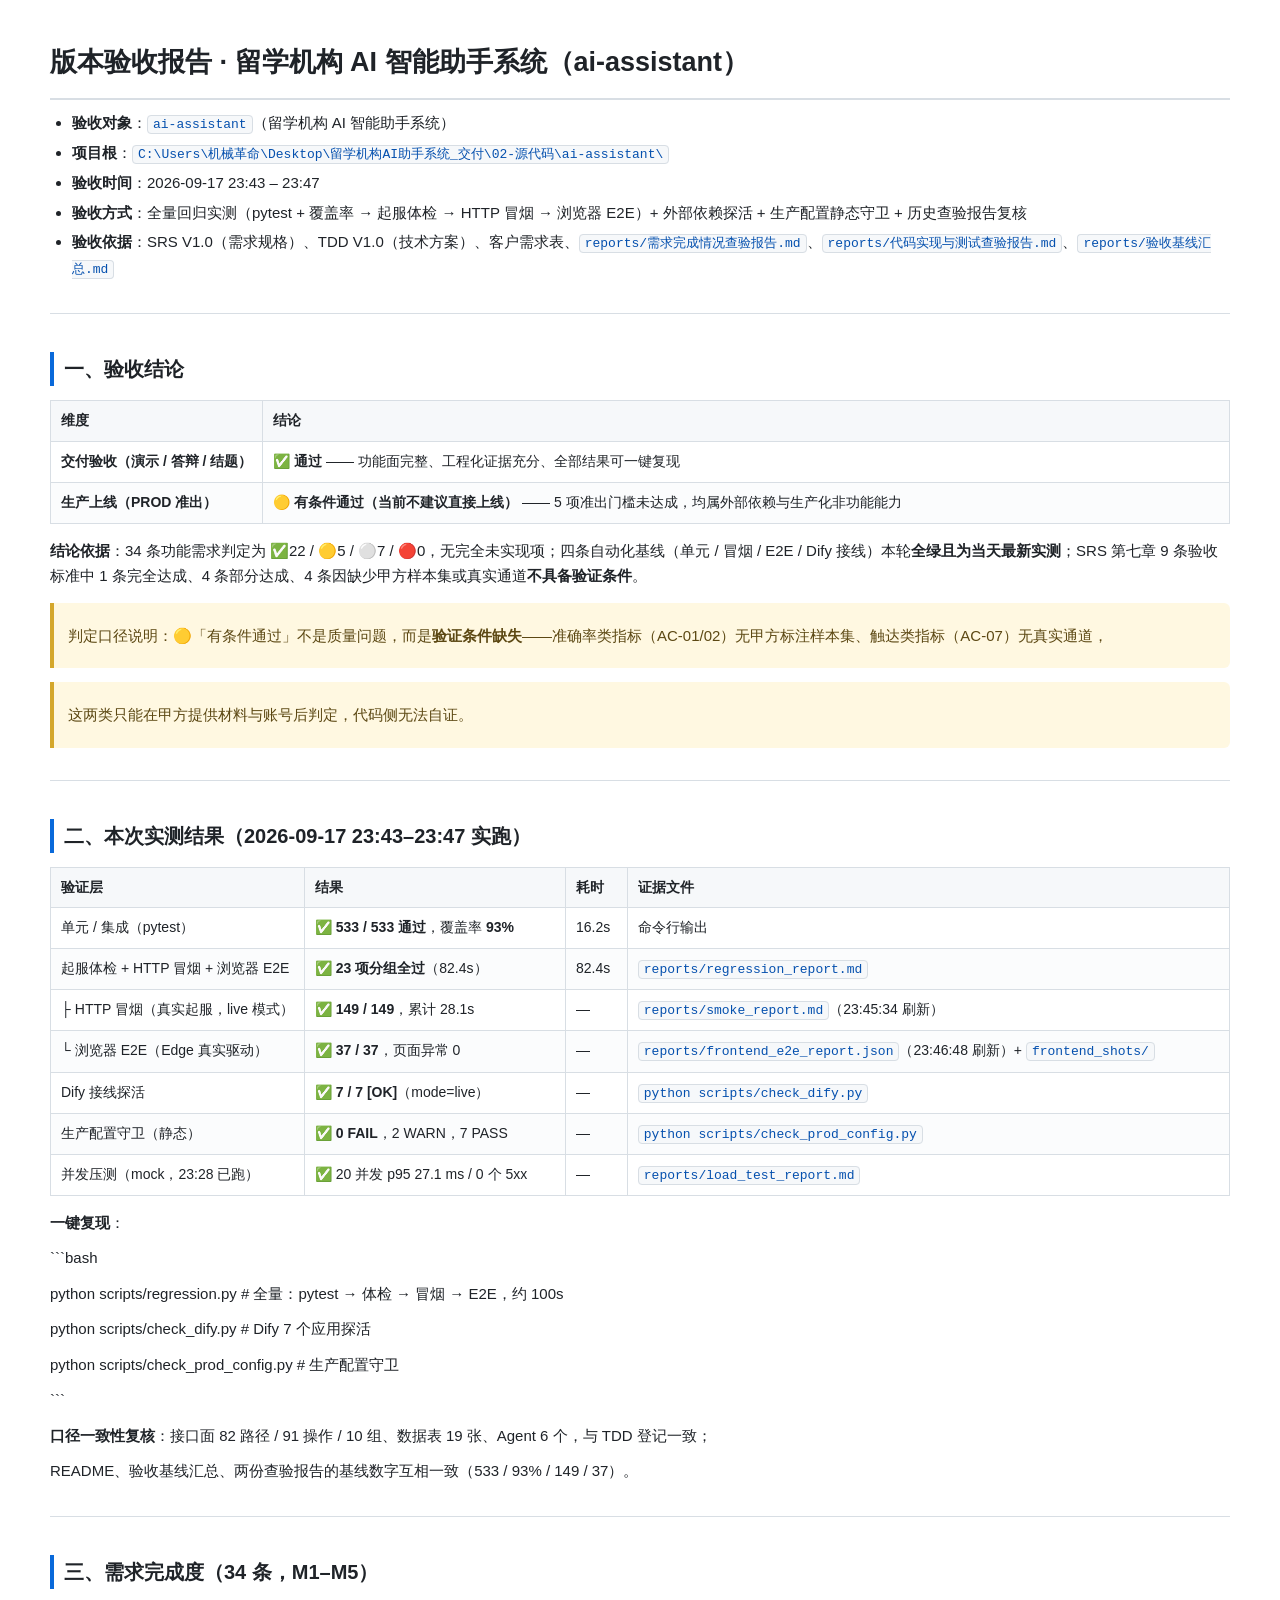
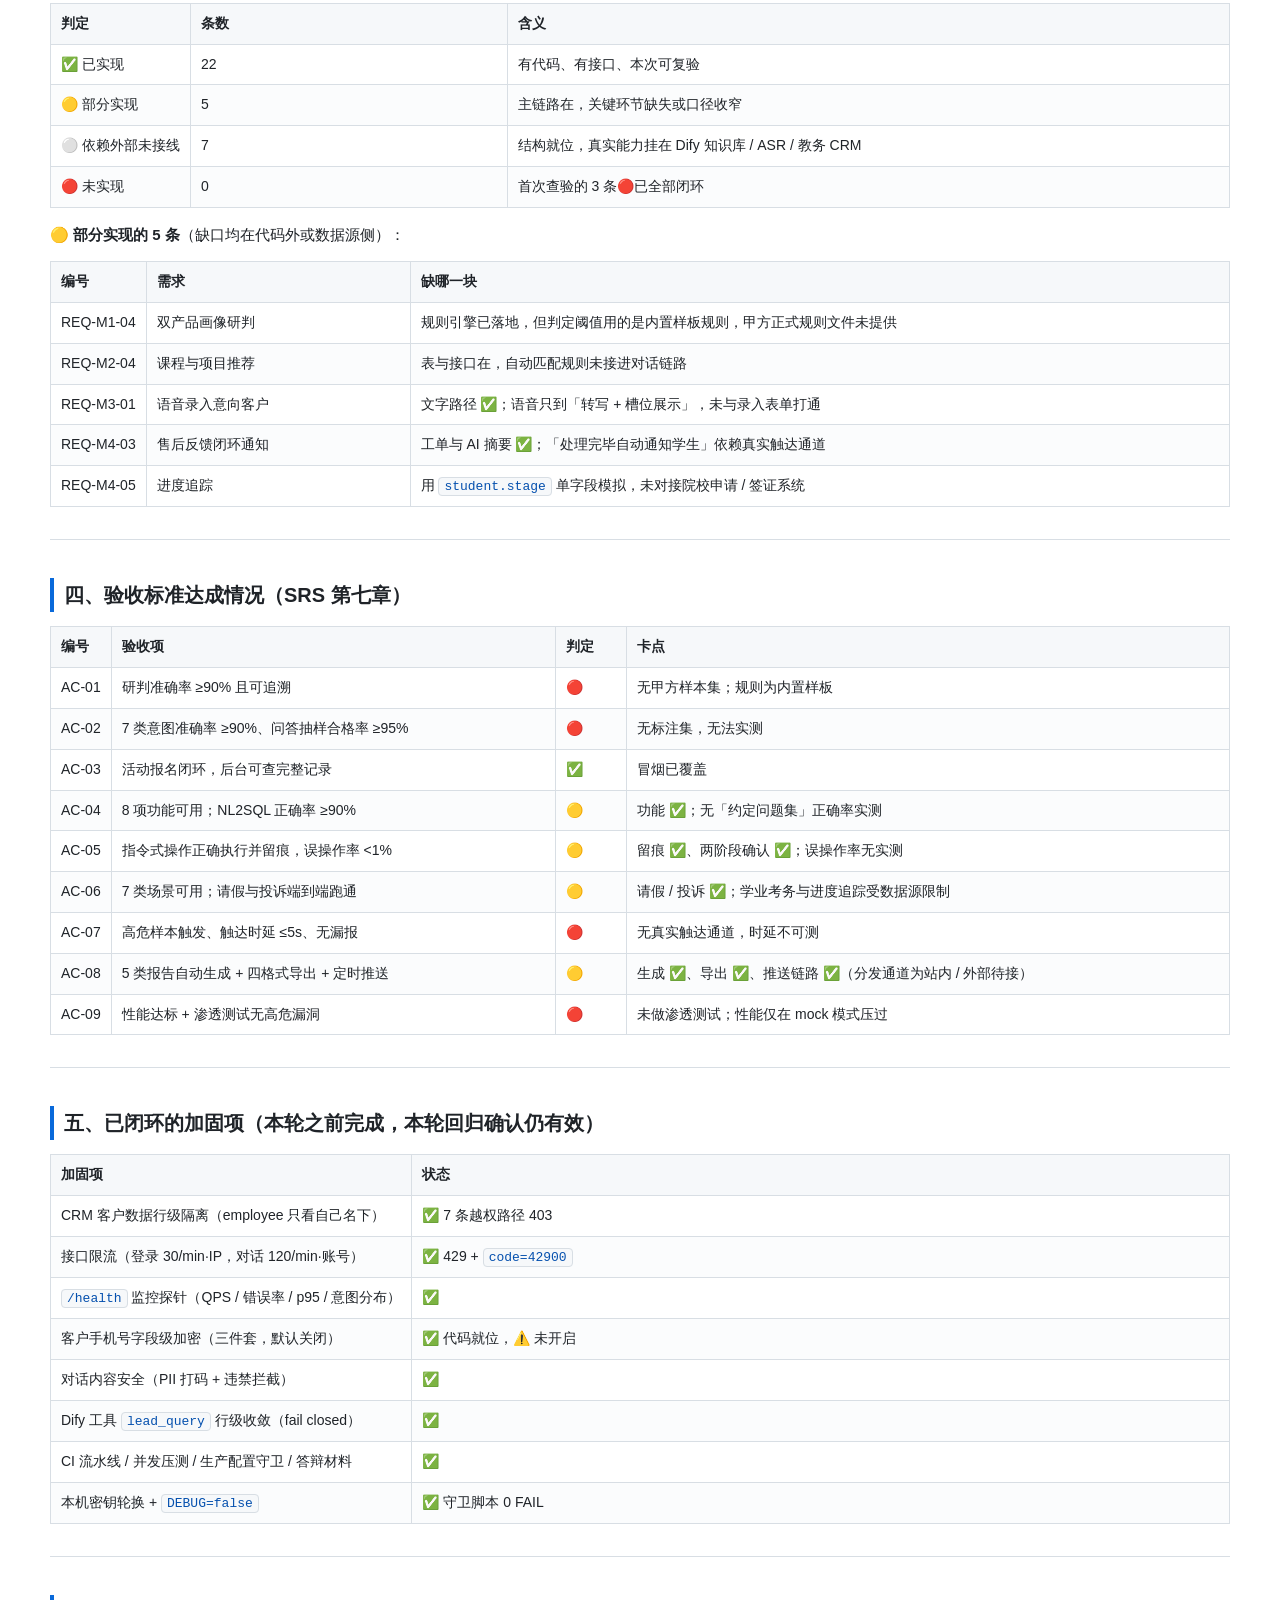
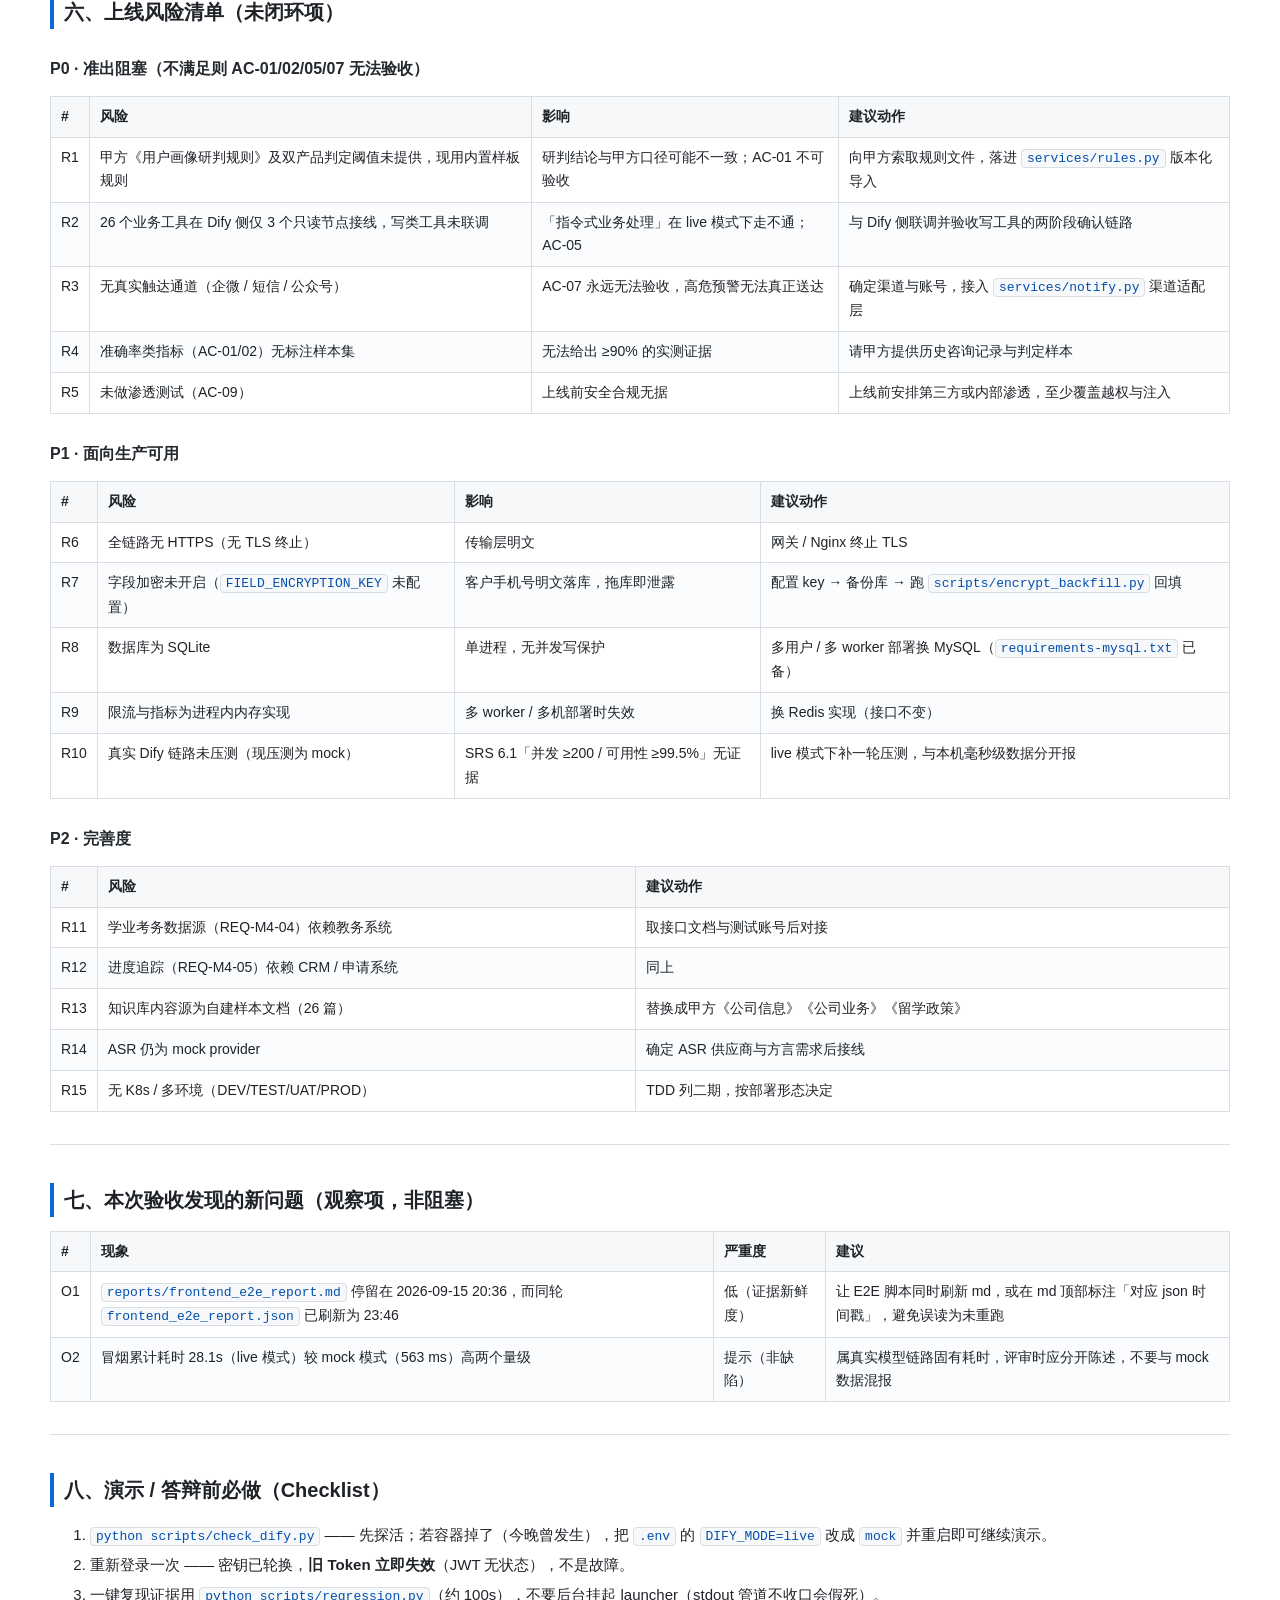
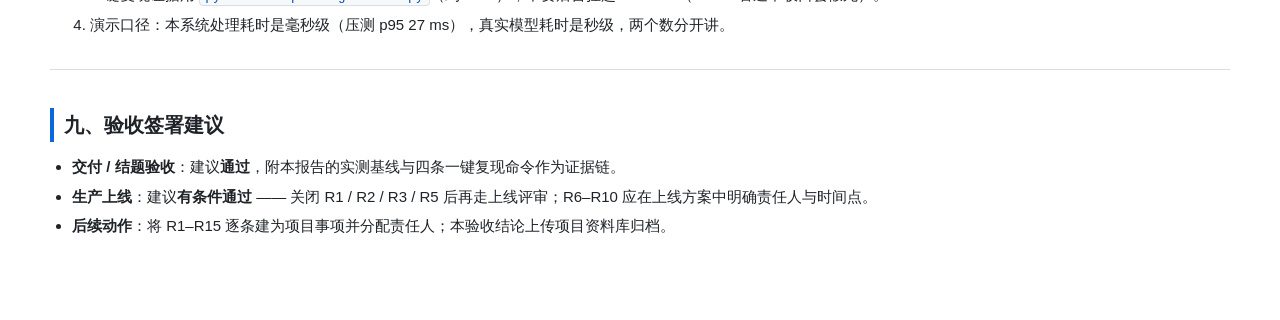
==== 02-源代码/ai-assistant/reports/版本验收报告.html @ c5fd1739 "docs(report): 新增版本验收报告——交付验收通过 / 生产上线有条件通过（R1-R15 风险清单） 实测基线：pytest 533/533(93%) + 体检/冒烟/E2E 23 项 + " ====
<!DOCTYPE html>
<html lang="zh-CN">
<head>
<meta charset="utf-8">
<meta name="viewport" content="width=device-width,initial-scale=1">
<title>版本验收报告 · 留学机构 AI 智能助手系统（ai-assistant）</title>
<style>
:root{
  --bg:#ffffff; --fg:#1f2328; --muted:#59636e; --line:#d8dee4;
  --head:#f6f8fa; --accent:#0969da; --warn:#9a6700; --bad:#cf222e; --ok:#1a7f37;
}
*{box-sizing:border-box}
body{
  margin:0; padding:40px 24px 80px; background:var(--bg); color:var(--fg);
  font:15px/1.7 -apple-system,"Segoe UI","Microsoft YaHei",sans-serif;
}
main{max-width:1180px;margin:0 auto}
h1{font-size:27px;margin:0 0 6px;padding-bottom:12px;border-bottom:2px solid var(--line)}
h2{font-size:20px;margin:38px 0 12px;padding-left:10px;border-left:4px solid var(--accent)}
h3{font-size:16px;margin:26px 0 10px;color:#24292f}
h4{font-size:15px;margin:20px 0 8px}
p{margin:10px 0}
ul{margin:10px 0;padding-left:22px}
li{margin:4px 0}
hr{border:0;border-top:1px solid var(--line);margin:32px 0}
blockquote{
  margin:14px 0;padding:10px 14px;background:#fff8e1;border-left:4px solid #d4a72c;
  color:#5c4813;border-radius:0 6px 6px 0;
}
code{
  background:var(--head);border:1px solid var(--line);border-radius:4px;
  padding:1px 5px;font-family:"Cascadia Mono",Consolas,monospace;font-size:13px;
  color:#0550ae;overflow-wrap:break-word;word-break:normal;
}
table{
  width:100%;border-collapse:collapse;margin:14px 0;font-size:14px;
  table-layout:auto;
}
th,td{border:1px solid var(--line);padding:8px 10px;text-align:left;vertical-align:top}
th{background:var(--head);font-weight:600;white-space:nowrap}
tbody tr:nth-child(even){background:#fbfcfd}
td:first-child{white-space:nowrap;width:1%}
td:nth-child(2){min-width:160px}
strong{font-weight:600}
</style>
</head>
<body>
<main>
<h1>版本验收报告 · 留学机构 AI 智能助手系统（ai-assistant）</h1>
<ul><li><strong>验收对象</strong>：<code>ai-assistant</code>（留学机构 AI 智能助手系统）</li><li><strong>项目根</strong>：<code>C:\Users\机械革命\Desktop\留学机构AI助手系统_交付\02-源代码\ai-assistant\</code></li><li><strong>验收时间</strong>：2026-09-17 23:43 – 23:47</li><li><strong>验收方式</strong>：全量回归实测（pytest + 覆盖率 → 起服体检 → HTTP 冒烟 → 浏览器 E2E）+ 外部依赖探活 + 生产配置静态守卫 + 历史查验报告复核</li><li><strong>验收依据</strong>：SRS V1.0（需求规格）、TDD V1.0（技术方案）、客户需求表、<code>reports/需求完成情况查验报告.md</code>、<code>reports/代码实现与测试查验报告.md</code>、<code>reports/验收基线汇总.md</code></li></ul>
<hr>
<h2>一、验收结论</h2>
<table>
<thead><tr><th>维度</th><th>结论</th></tr></thead>
<tbody>
<tr><td><strong>交付验收（演示 / 答辩 / 结题）</strong></td><td>✅ <strong>通过</strong> —— 功能面完整、工程化证据充分、全部结果可一键复现</td></tr>
<tr><td><strong>生产上线（PROD 准出）</strong></td><td>🟡 <strong>有条件通过（当前不建议直接上线）</strong> —— 5 项准出门槛未达成，均属外部依赖与生产化非功能能力</td></tr>
</tbody></table>
<p><strong>结论依据</strong>：34 条功能需求判定为 ✅22 / 🟡5 / ⚪7 / 🔴0，无完全未实现项；四条自动化基线（单元 / 冒烟 / E2E / Dify 接线）本轮<strong>全绿且为当天最新实测</strong>；SRS 第七章 9 条验收标准中 1 条完全达成、4 条部分达成、4 条因缺少甲方样本集或真实通道<strong>不具备验证条件</strong>。</p>
<blockquote><p>判定口径说明：🟡「有条件通过」不是质量问题，而是<strong>验证条件缺失</strong>——准确率类指标（AC-01/02）无甲方标注样本集、触达类指标（AC-07）无真实通道，</p></blockquote>
<blockquote><p>这两类只能在甲方提供材料与账号后判定，代码侧无法自证。</p></blockquote>
<hr>
<h2>二、本次实测结果（2026-09-17 23:43–23:47 实跑）</h2>
<table>
<thead><tr><th>验证层</th><th>结果</th><th>耗时</th><th>证据文件</th></tr></thead>
<tbody>
<tr><td>单元 / 集成（pytest）</td><td>✅ <strong>533 / 533 通过</strong>，覆盖率 <strong>93%</strong></td><td>16.2s</td><td>命令行输出</td></tr>
<tr><td>起服体检 + HTTP 冒烟 + 浏览器 E2E</td><td>✅ <strong>23 项分组全过</strong>（82.4s）</td><td>82.4s</td><td><code>reports/regression_report.md</code></td></tr>
<tr><td>├ HTTP 冒烟（真实起服，live 模式）</td><td>✅ <strong>149 / 149</strong>，累计 28.1s</td><td>—</td><td><code>reports/smoke_report.md</code>（23:45:34 刷新）</td></tr>
<tr><td>└ 浏览器 E2E（Edge 真实驱动）</td><td>✅ <strong>37 / 37</strong>，页面异常 0</td><td>—</td><td><code>reports/frontend_e2e_report.json</code>（23:46:48 刷新）+ <code>frontend_shots/</code></td></tr>
<tr><td>Dify 接线探活</td><td>✅ <strong>7 / 7 [OK]</strong>（mode=live）</td><td>—</td><td><code>python scripts/check_dify.py</code></td></tr>
<tr><td>生产配置守卫（静态）</td><td>✅ <strong>0 FAIL</strong>，2 WARN，7 PASS</td><td>—</td><td><code>python scripts/check_prod_config.py</code></td></tr>
<tr><td>并发压测（mock，23:28 已跑）</td><td>✅ 20 并发 p95 27.1 ms / 0 个 5xx</td><td>—</td><td><code>reports/load_test_report.md</code></td></tr>
</tbody></table>
<p><strong>一键复现</strong>：</p>
<p>```bash</p>
<p>python scripts/regression.py          # 全量：pytest → 体检 → 冒烟 → E2E，约 100s</p>
<p>python scripts/check_dify.py          # Dify 7 个应用探活</p>
<p>python scripts/check_prod_config.py   # 生产配置守卫</p>
<p>```</p>
<p><strong>口径一致性复核</strong>：接口面 82 路径 / 91 操作 / 10 组、数据表 19 张、Agent 6 个，与 TDD 登记一致；</p>
<p>README、验收基线汇总、两份查验报告的基线数字互相一致（533 / 93% / 149 / 37）。</p>
<hr>
<h2>三、需求完成度（34 条，M1–M5）</h2>
<table>
<thead><tr><th>判定</th><th>条数</th><th>含义</th></tr></thead>
<tbody>
<tr><td>✅ 已实现</td><td>22</td><td>有代码、有接口、本次可复验</td></tr>
<tr><td>🟡 部分实现</td><td>5</td><td>主链路在，关键环节缺失或口径收窄</td></tr>
<tr><td>⚪ 依赖外部未接线</td><td>7</td><td>结构就位，真实能力挂在 Dify 知识库 / ASR / 教务 CRM</td></tr>
<tr><td>🔴 未实现</td><td>0</td><td>首次查验的 3 条🔴已全部闭环</td></tr>
</tbody></table>
<p><strong>🟡 部分实现的 5 条</strong>（缺口均在代码外或数据源侧）：</p>
<table>
<thead><tr><th>编号</th><th>需求</th><th>缺哪一块</th></tr></thead>
<tbody>
<tr><td>REQ-M1-04</td><td>双产品画像研判</td><td>规则引擎已落地，但判定阈值用的是内置样板规则，甲方正式规则文件未提供</td></tr>
<tr><td>REQ-M2-04</td><td>课程与项目推荐</td><td>表与接口在，自动匹配规则未接进对话链路</td></tr>
<tr><td>REQ-M3-01</td><td>语音录入意向客户</td><td>文字路径 ✅；语音只到「转写 + 槽位展示」，未与录入表单打通</td></tr>
<tr><td>REQ-M4-03</td><td>售后反馈闭环通知</td><td>工单与 AI 摘要 ✅；「处理完毕自动通知学生」依赖真实触达通道</td></tr>
<tr><td>REQ-M4-05</td><td>进度追踪</td><td>用 <code>student.stage</code> 单字段模拟，未对接院校申请 / 签证系统</td></tr>
</tbody></table>
<hr>
<h2>四、验收标准达成情况（SRS 第七章）</h2>
<table>
<thead><tr><th>编号</th><th>验收项</th><th>判定</th><th>卡点</th></tr></thead>
<tbody>
<tr><td>AC-01</td><td>研判准确率 ≥90% 且可追溯</td><td>🔴</td><td>无甲方样本集；规则为内置样板</td></tr>
<tr><td>AC-02</td><td>7 类意图准确率 ≥90%、问答抽样合格率 ≥95%</td><td>🔴</td><td>无标注集，无法实测</td></tr>
<tr><td>AC-03</td><td>活动报名闭环，后台可查完整记录</td><td>✅</td><td>冒烟已覆盖</td></tr>
<tr><td>AC-04</td><td>8 项功能可用；NL2SQL 正确率 ≥90%</td><td>🟡</td><td>功能 ✅；无「约定问题集」正确率实测</td></tr>
<tr><td>AC-05</td><td>指令式操作正确执行并留痕，误操作率 &lt;1%</td><td>🟡</td><td>留痕 ✅、两阶段确认 ✅；误操作率无实测</td></tr>
<tr><td>AC-06</td><td>7 类场景可用；请假与投诉端到端跑通</td><td>🟡</td><td>请假 / 投诉 ✅；学业考务与进度追踪受数据源限制</td></tr>
<tr><td>AC-07</td><td>高危样本触发、触达时延 ≤5s、无漏报</td><td>🔴</td><td>无真实触达通道，时延不可测</td></tr>
<tr><td>AC-08</td><td>5 类报告自动生成 + 四格式导出 + 定时推送</td><td>🟡</td><td>生成 ✅、导出 ✅、推送链路 ✅（分发通道为站内 / 外部待接）</td></tr>
<tr><td>AC-09</td><td>性能达标 + 渗透测试无高危漏洞</td><td>🔴</td><td>未做渗透测试；性能仅在 mock 模式压过</td></tr>
</tbody></table>
<hr>
<h2>五、已闭环的加固项（本轮之前完成，本轮回归确认仍有效）</h2>
<table>
<thead><tr><th>加固项</th><th>状态</th></tr></thead>
<tbody>
<tr><td>CRM 客户数据行级隔离（employee 只看自己名下）</td><td>✅ 7 条越权路径 403</td></tr>
<tr><td>接口限流（登录 30/min·IP，对话 120/min·账号）</td><td>✅ 429 + <code>code=42900</code></td></tr>
<tr><td><code>/health</code> 监控探针（QPS / 错误率 / p95 / 意图分布）</td><td>✅</td></tr>
<tr><td>客户手机号字段级加密（三件套，默认关闭）</td><td>✅ 代码就位，⚠️ 未开启</td></tr>
<tr><td>对话内容安全（PII 打码 + 违禁拦截）</td><td>✅</td></tr>
<tr><td>Dify 工具 <code>lead_query</code> 行级收敛（fail closed）</td><td>✅</td></tr>
<tr><td>CI 流水线 / 并发压测 / 生产配置守卫 / 答辩材料</td><td>✅</td></tr>
<tr><td>本机密钥轮换 + <code>DEBUG=false</code></td><td>✅ 守卫脚本 0 FAIL</td></tr>
</tbody></table>
<hr>
<h2>六、上线风险清单（未闭环项）</h2>
<h3>P0 · 准出阻塞（不满足则 AC-01/02/05/07 无法验收）</h3>
<table>
<thead><tr><th>#</th><th>风险</th><th>影响</th><th>建议动作</th></tr></thead>
<tbody>
<tr><td>R1</td><td>甲方《用户画像研判规则》及双产品判定阈值未提供，现用内置样板规则</td><td>研判结论与甲方口径可能不一致；AC-01 不可验收</td><td>向甲方索取规则文件，落进 <code>services/rules.py</code> 版本化导入</td></tr>
<tr><td>R2</td><td>26 个业务工具在 Dify 侧仅 3 个只读节点接线，写类工具未联调</td><td>「指令式业务处理」在 live 模式下走不通；AC-05</td><td>与 Dify 侧联调并验收写工具的两阶段确认链路</td></tr>
<tr><td>R3</td><td>无真实触达通道（企微 / 短信 / 公众号）</td><td>AC-07 永远无法验收，高危预警无法真正送达</td><td>确定渠道与账号，接入 <code>services/notify.py</code> 渠道适配层</td></tr>
<tr><td>R4</td><td>准确率类指标（AC-01/02）无标注样本集</td><td>无法给出 ≥90% 的实测证据</td><td>请甲方提供历史咨询记录与判定样本</td></tr>
<tr><td>R5</td><td>未做渗透测试（AC-09）</td><td>上线前安全合规无据</td><td>上线前安排第三方或内部渗透，至少覆盖越权与注入</td></tr>
</tbody></table>
<h3>P1 · 面向生产可用</h3>
<table>
<thead><tr><th>#</th><th>风险</th><th>影响</th><th>建议动作</th></tr></thead>
<tbody>
<tr><td>R6</td><td>全链路无 HTTPS（无 TLS 终止）</td><td>传输层明文</td><td>网关 / Nginx 终止 TLS</td></tr>
<tr><td>R7</td><td>字段加密未开启（<code>FIELD_ENCRYPTION_KEY</code> 未配置）</td><td>客户手机号明文落库，拖库即泄露</td><td>配置 key → 备份库 → 跑 <code>scripts/encrypt_backfill.py</code> 回填</td></tr>
<tr><td>R8</td><td>数据库为 SQLite</td><td>单进程，无并发写保护</td><td>多用户 / 多 worker 部署换 MySQL（<code>requirements-mysql.txt</code> 已备）</td></tr>
<tr><td>R9</td><td>限流与指标为进程内内存实现</td><td>多 worker / 多机部署时失效</td><td>换 Redis 实现（接口不变）</td></tr>
<tr><td>R10</td><td>真实 Dify 链路未压测（现压测为 mock）</td><td>SRS 6.1「并发 ≥200 / 可用性 ≥99.5%」无证据</td><td>live 模式下补一轮压测，与本机毫秒级数据分开报</td></tr>
</tbody></table>
<h3>P2 · 完善度</h3>
<table>
<thead><tr><th>#</th><th>风险</th><th>建议动作</th></tr></thead>
<tbody>
<tr><td>R11</td><td>学业考务数据源（REQ-M4-04）依赖教务系统</td><td>取接口文档与测试账号后对接</td></tr>
<tr><td>R12</td><td>进度追踪（REQ-M4-05）依赖 CRM / 申请系统</td><td>同上</td></tr>
<tr><td>R13</td><td>知识库内容源为自建样本文档（26 篇）</td><td>替换成甲方《公司信息》《公司业务》《留学政策》</td></tr>
<tr><td>R14</td><td>ASR 仍为 mock provider</td><td>确定 ASR 供应商与方言需求后接线</td></tr>
<tr><td>R15</td><td>无 K8s / 多环境（DEV/TEST/UAT/PROD）</td><td>TDD 列二期，按部署形态决定</td></tr>
</tbody></table>
<hr>
<h2>七、本次验收发现的新问题（观察项，非阻塞）</h2>
<table>
<thead><tr><th>#</th><th>现象</th><th>严重度</th><th>建议</th></tr></thead>
<tbody>
<tr><td>O1</td><td><code>reports/frontend_e2e_report.md</code> 停留在 2026-09-15 20:36，而同轮 <code>frontend_e2e_report.json</code> 已刷新为 23:46</td><td>低（证据新鲜度）</td><td>让 E2E 脚本同时刷新 md，或在 md 顶部标注「对应 json 时间戳」，避免误读为未重跑</td></tr>
<tr><td>O2</td><td>冒烟累计耗时 28.1s（live 模式）较 mock 模式（563 ms）高两个量级</td><td>提示（非缺陷）</td><td>属真实模型链路固有耗时，评审时应分开陈述，不要与 mock 数据混报</td></tr>
</tbody></table>
<hr>
<h2>八、演示 / 答辩前必做（Checklist）</h2>
<ol><li><code>python scripts/check_dify.py</code> —— 先探活；若容器掉了（今晚曾发生），把 <code>.env</code> 的 <code>DIFY_MODE=live</code> 改成 <code>mock</code> 并重启即可继续演示。</li><li>重新登录一次 —— 密钥已轮换，<strong>旧 Token 立即失效</strong>（JWT 无状态），不是故障。</li><li>一键复现证据用 <code>python scripts/regression.py</code>（约 100s），不要后台挂起 launcher（stdout 管道不收口会假死）。</li><li>演示口径：本系统处理耗时是毫秒级（压测 p95 27 ms），真实模型耗时是秒级，两个数分开讲。</li></ol>
<hr>
<h2>九、验收签署建议</h2>
<ul><li><strong>交付 / 结题验收</strong>：建议<strong>通过</strong>，附本报告的实测基线与四条一键复现命令作为证据链。</li><li><strong>生产上线</strong>：建议<strong>有条件通过</strong> —— 关闭 R1 / R2 / R3 / R5 后再走上线评审；R6–R10 应在上线方案中明确责任人与时间点。</li><li><strong>后续动作</strong>：将 R1–R15 逐条建为项目事项并分配责任人；本验收结论上传项目资料库归档。</li></ul>
</main>
</body>
</html>
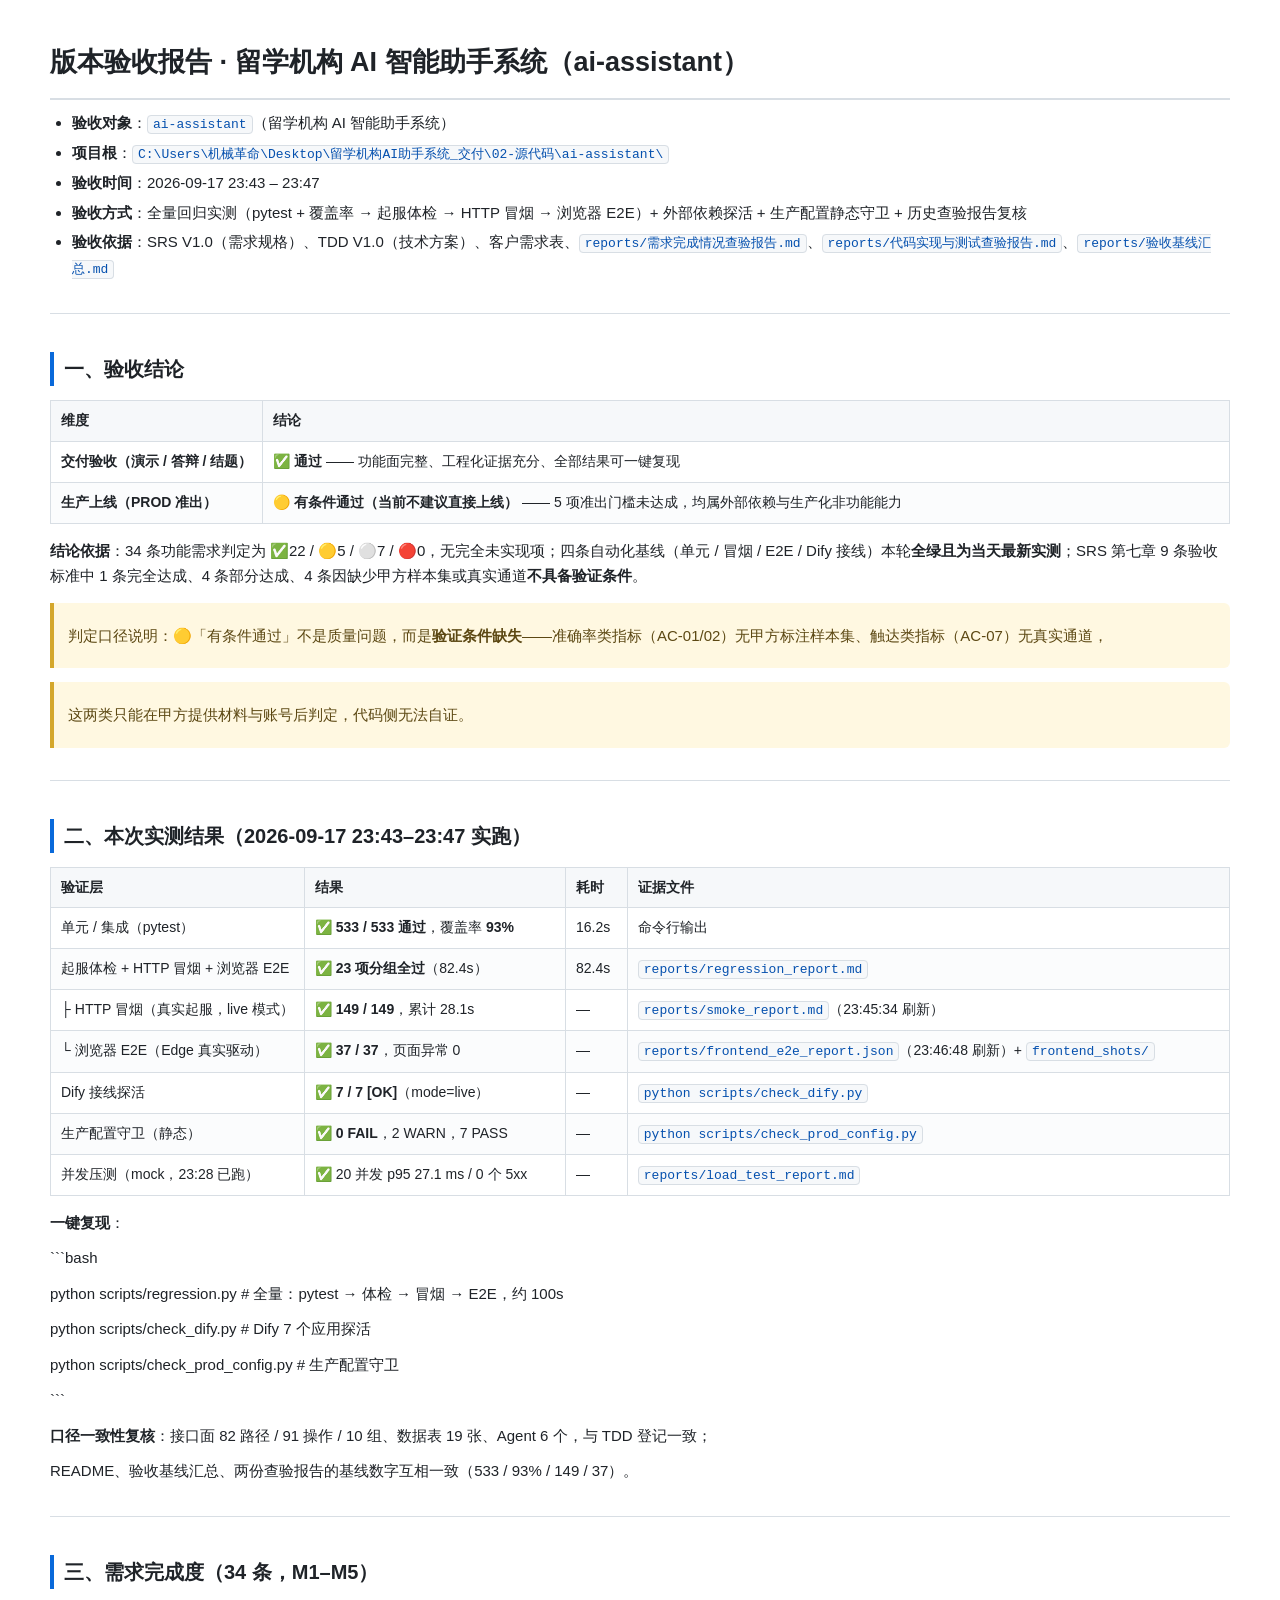
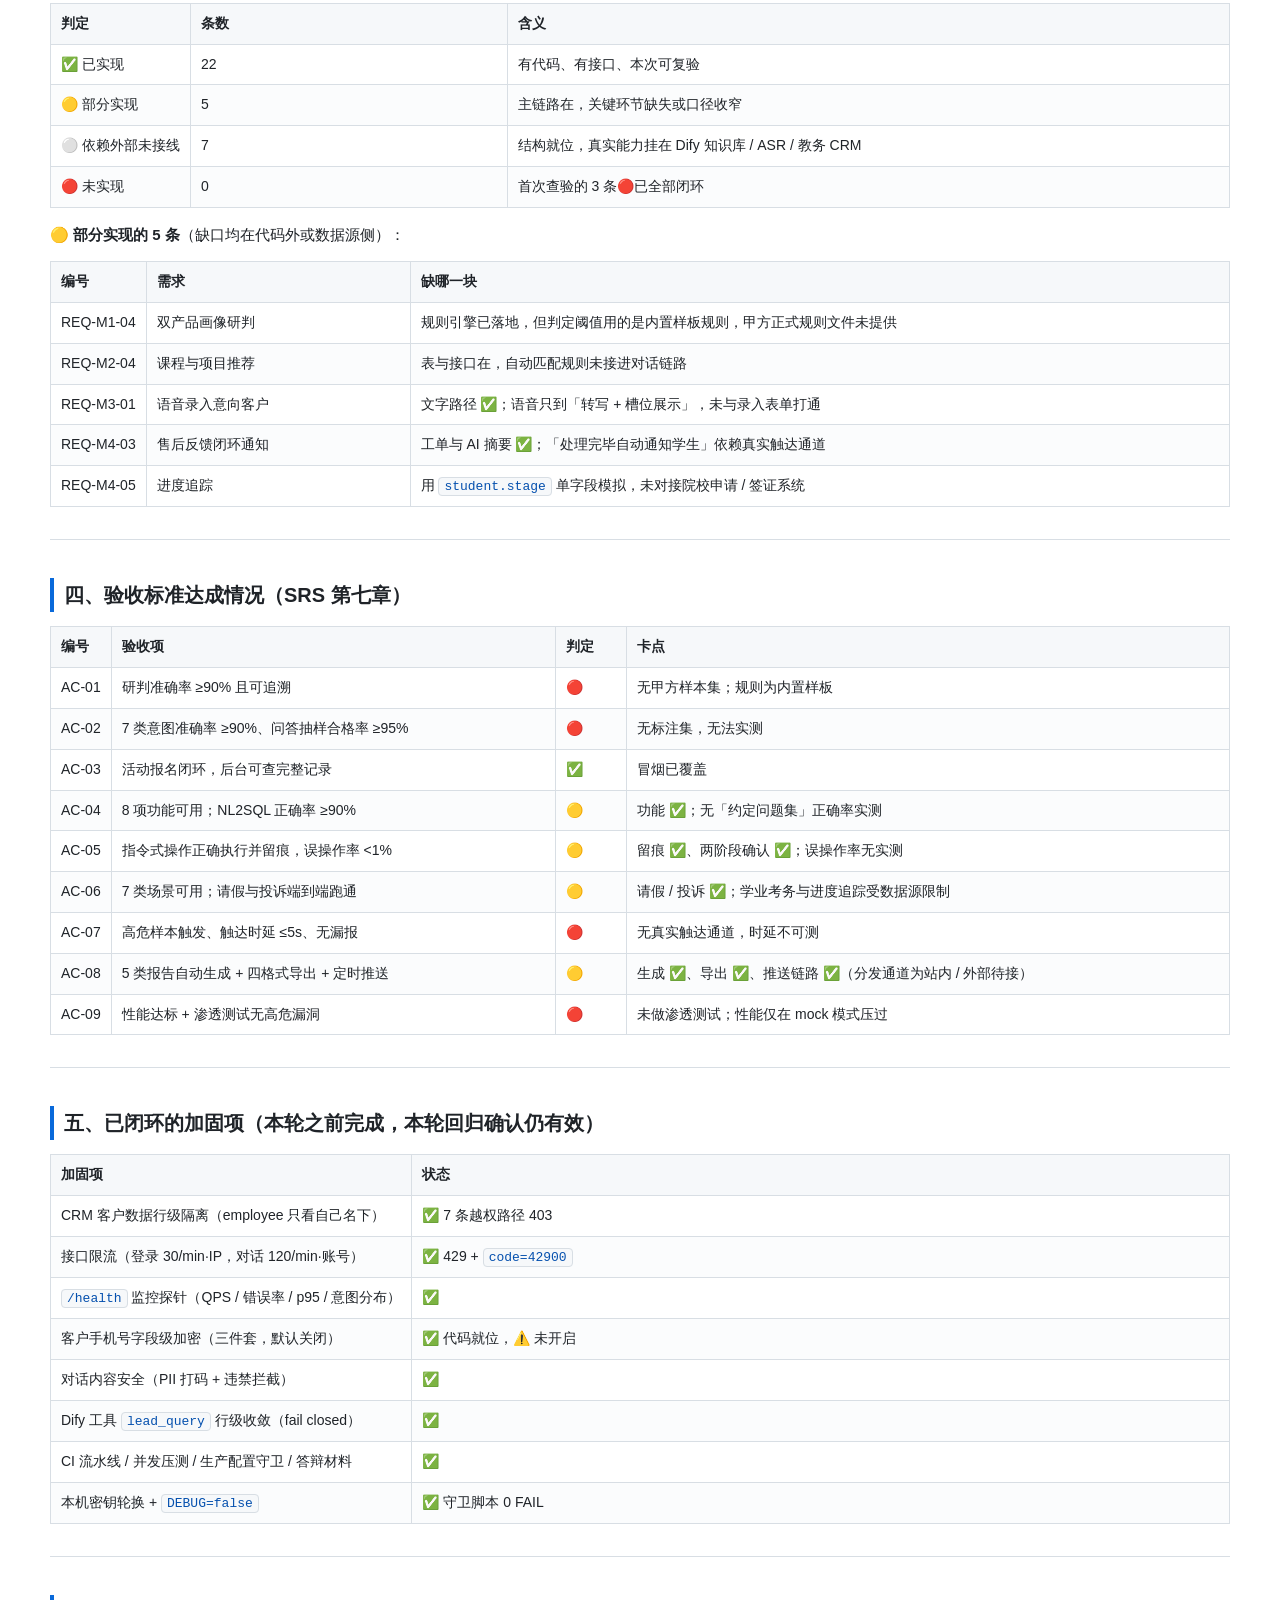
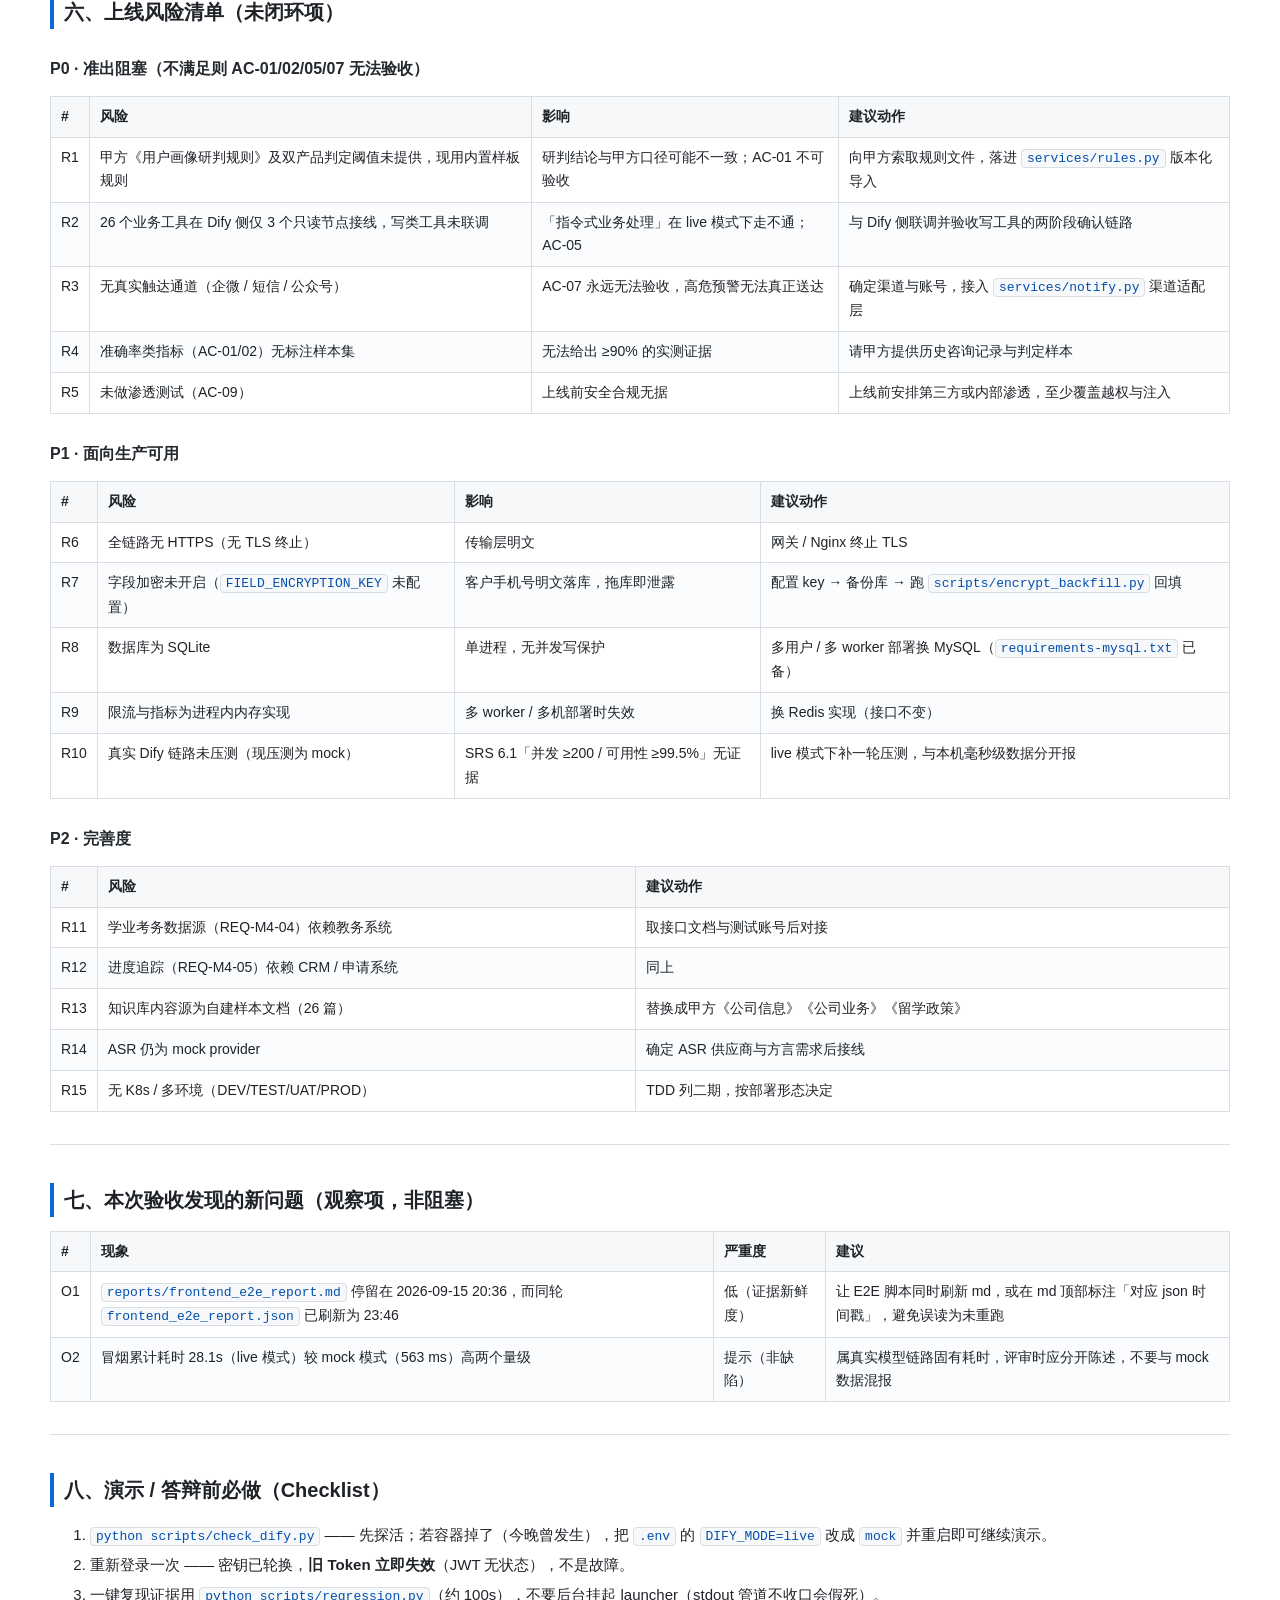
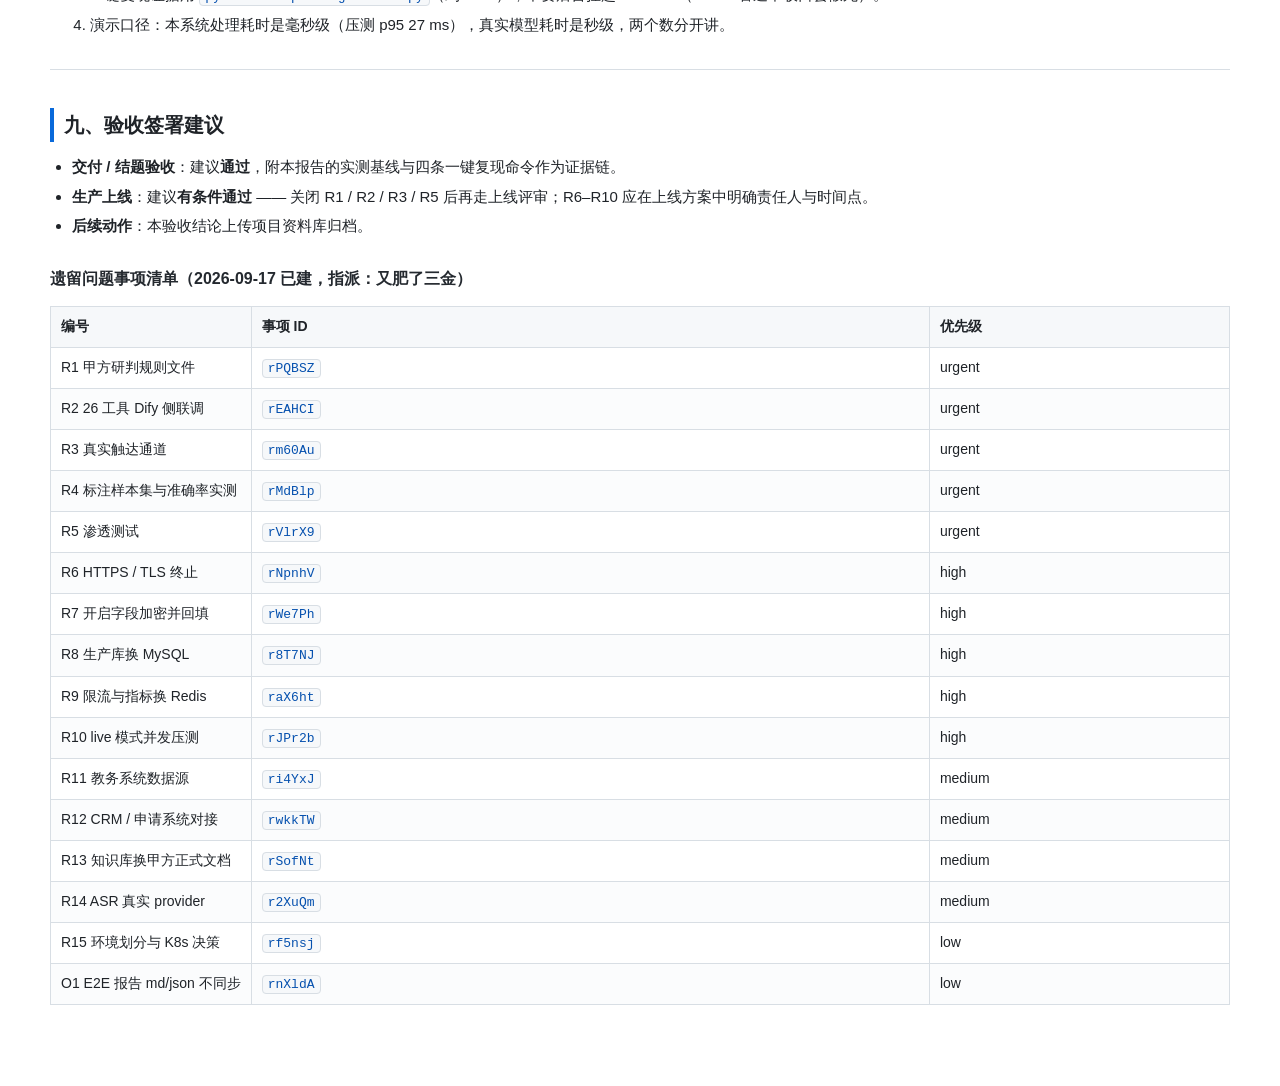
==== commit 2fc70217: "docs(report): 验收报告补遗留事项清单（R1-R15 + O1，含项目事项 ID）" ====
--- a/02-源代码/ai-assistant/reports/版本验收报告.html
+++ b/02-源代码/ai-assistant/reports/版本验收报告.html
@@ -174,7 +174,28 @@
 <ol><li><code>python scripts/check_dify.py</code> —— 先探活；若容器掉了（今晚曾发生），把 <code>.env</code> 的 <code>DIFY_MODE=live</code> 改成 <code>mock</code> 并重启即可继续演示。</li><li>重新登录一次 —— 密钥已轮换，<strong>旧 Token 立即失效</strong>（JWT 无状态），不是故障。</li><li>一键复现证据用 <code>python scripts/regression.py</code>（约 100s），不要后台挂起 launcher（stdout 管道不收口会假死）。</li><li>演示口径：本系统处理耗时是毫秒级（压测 p95 27 ms），真实模型耗时是秒级，两个数分开讲。</li></ol>
 <hr>
 <h2>九、验收签署建议</h2>
-<ul><li><strong>交付 / 结题验收</strong>：建议<strong>通过</strong>，附本报告的实测基线与四条一键复现命令作为证据链。</li><li><strong>生产上线</strong>：建议<strong>有条件通过</strong> —— 关闭 R1 / R2 / R3 / R5 后再走上线评审；R6–R10 应在上线方案中明确责任人与时间点。</li><li><strong>后续动作</strong>：将 R1–R15 逐条建为项目事项并分配责任人；本验收结论上传项目资料库归档。</li></ul>
+<ul><li><strong>交付 / 结题验收</strong>：建议<strong>通过</strong>，附本报告的实测基线与四条一键复现命令作为证据链。</li><li><strong>生产上线</strong>：建议<strong>有条件通过</strong> —— 关闭 R1 / R2 / R3 / R5 后再走上线评审；R6–R10 应在上线方案中明确责任人与时间点。</li><li><strong>后续动作</strong>：本验收结论上传项目资料库归档。</li></ul>
+<h3>遗留问题事项清单（2026-09-17 已建，指派：又肥了三金）</h3>
+<table>
+<thead><tr><th>编号</th><th>事项 ID</th><th>优先级</th></tr></thead>
+<tbody>
+<tr><td>R1 甲方研判规则文件</td><td><code>rPQBSZ</code></td><td>urgent</td></tr>
+<tr><td>R2 26 工具 Dify 侧联调</td><td><code>rEAHCI</code></td><td>urgent</td></tr>
+<tr><td>R3 真实触达通道</td><td><code>rm60Au</code></td><td>urgent</td></tr>
+<tr><td>R4 标注样本集与准确率实测</td><td><code>rMdBlp</code></td><td>urgent</td></tr>
+<tr><td>R5 渗透测试</td><td><code>rVlrX9</code></td><td>urgent</td></tr>
+<tr><td>R6 HTTPS / TLS 终止</td><td><code>rNpnhV</code></td><td>high</td></tr>
+<tr><td>R7 开启字段加密并回填</td><td><code>rWe7Ph</code></td><td>high</td></tr>
+<tr><td>R8 生产库换 MySQL</td><td><code>r8T7NJ</code></td><td>high</td></tr>
+<tr><td>R9 限流与指标换 Redis</td><td><code>raX6ht</code></td><td>high</td></tr>
+<tr><td>R10 live 模式并发压测</td><td><code>rJPr2b</code></td><td>high</td></tr>
+<tr><td>R11 教务系统数据源</td><td><code>ri4YxJ</code></td><td>medium</td></tr>
+<tr><td>R12 CRM / 申请系统对接</td><td><code>rwkkTW</code></td><td>medium</td></tr>
+<tr><td>R13 知识库换甲方正式文档</td><td><code>rSofNt</code></td><td>medium</td></tr>
+<tr><td>R14 ASR 真实 provider</td><td><code>r2XuQm</code></td><td>medium</td></tr>
+<tr><td>R15 环境划分与 K8s 决策</td><td><code>rf5nsj</code></td><td>low</td></tr>
+<tr><td>O1 E2E 报告 md/json 不同步</td><td><code>rnXldA</code></td><td>low</td></tr>
+</tbody></table>
 </main>
 </body>
 </html>
